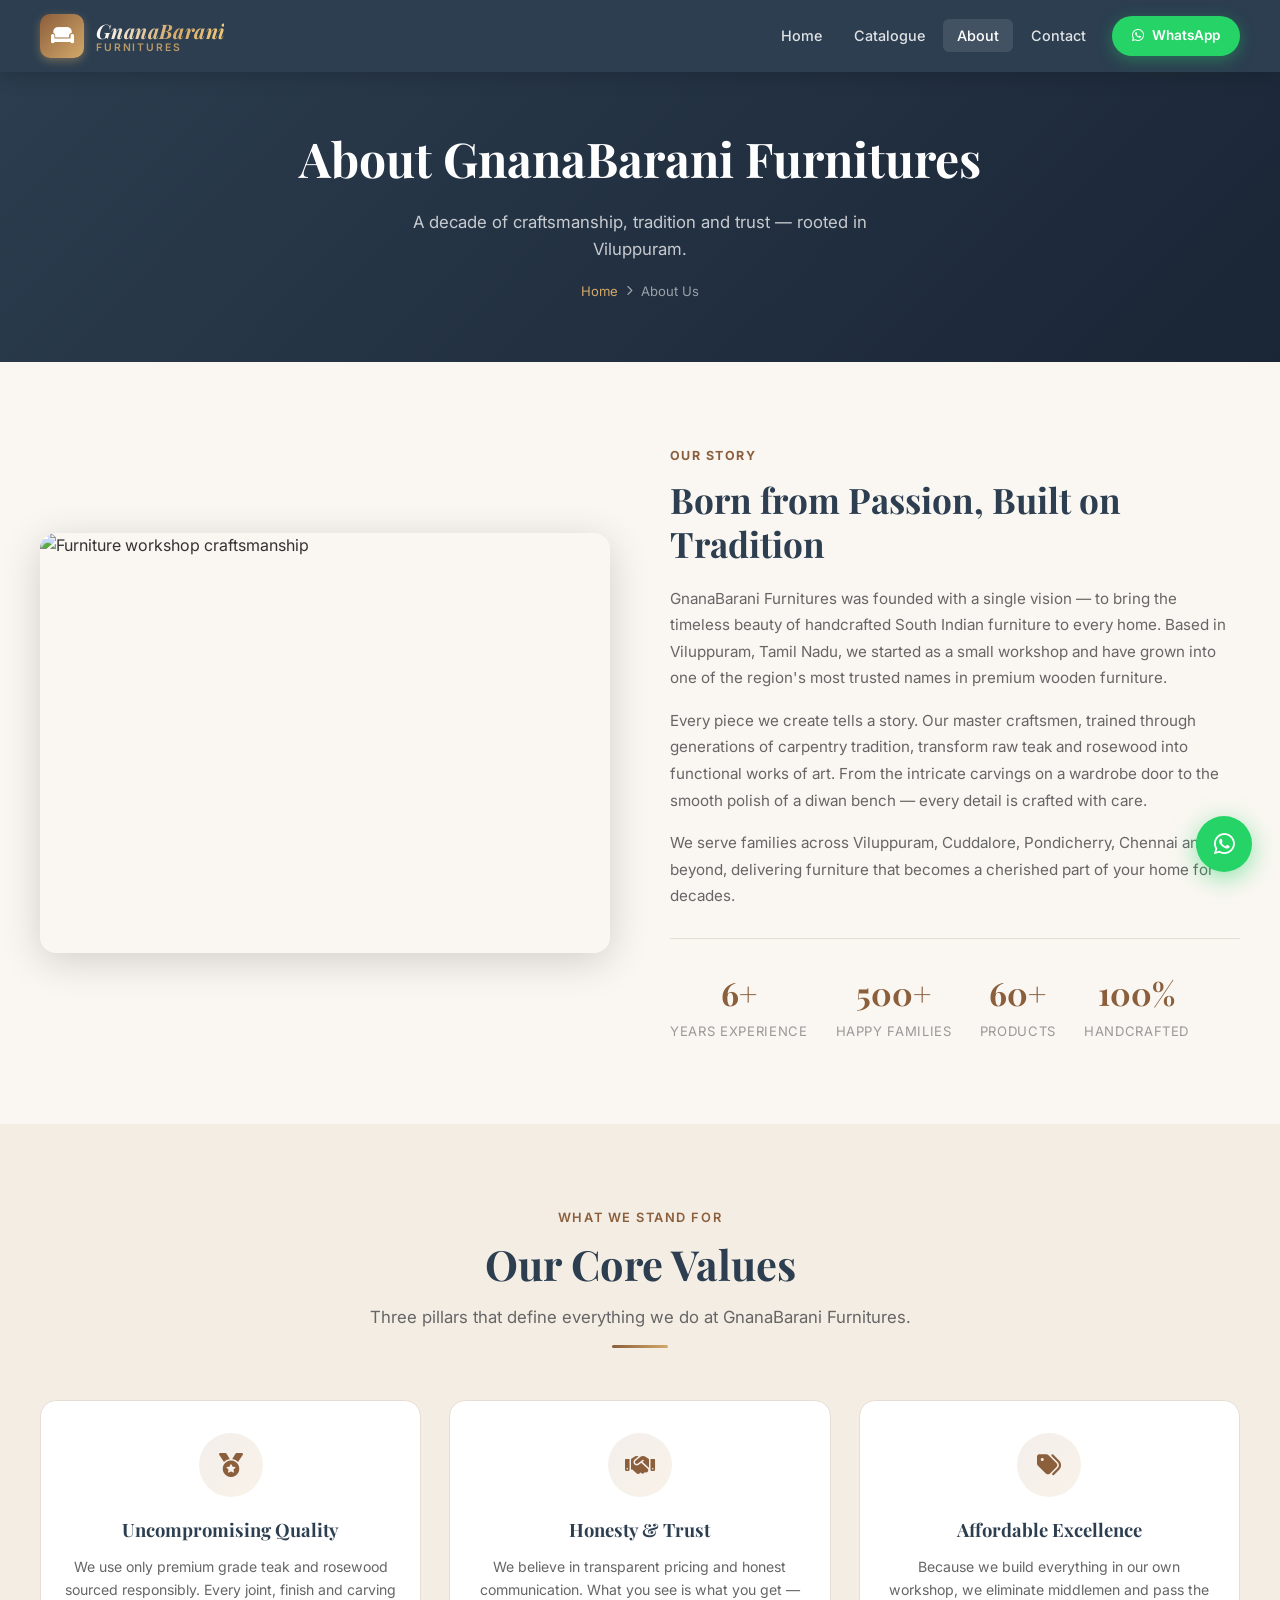
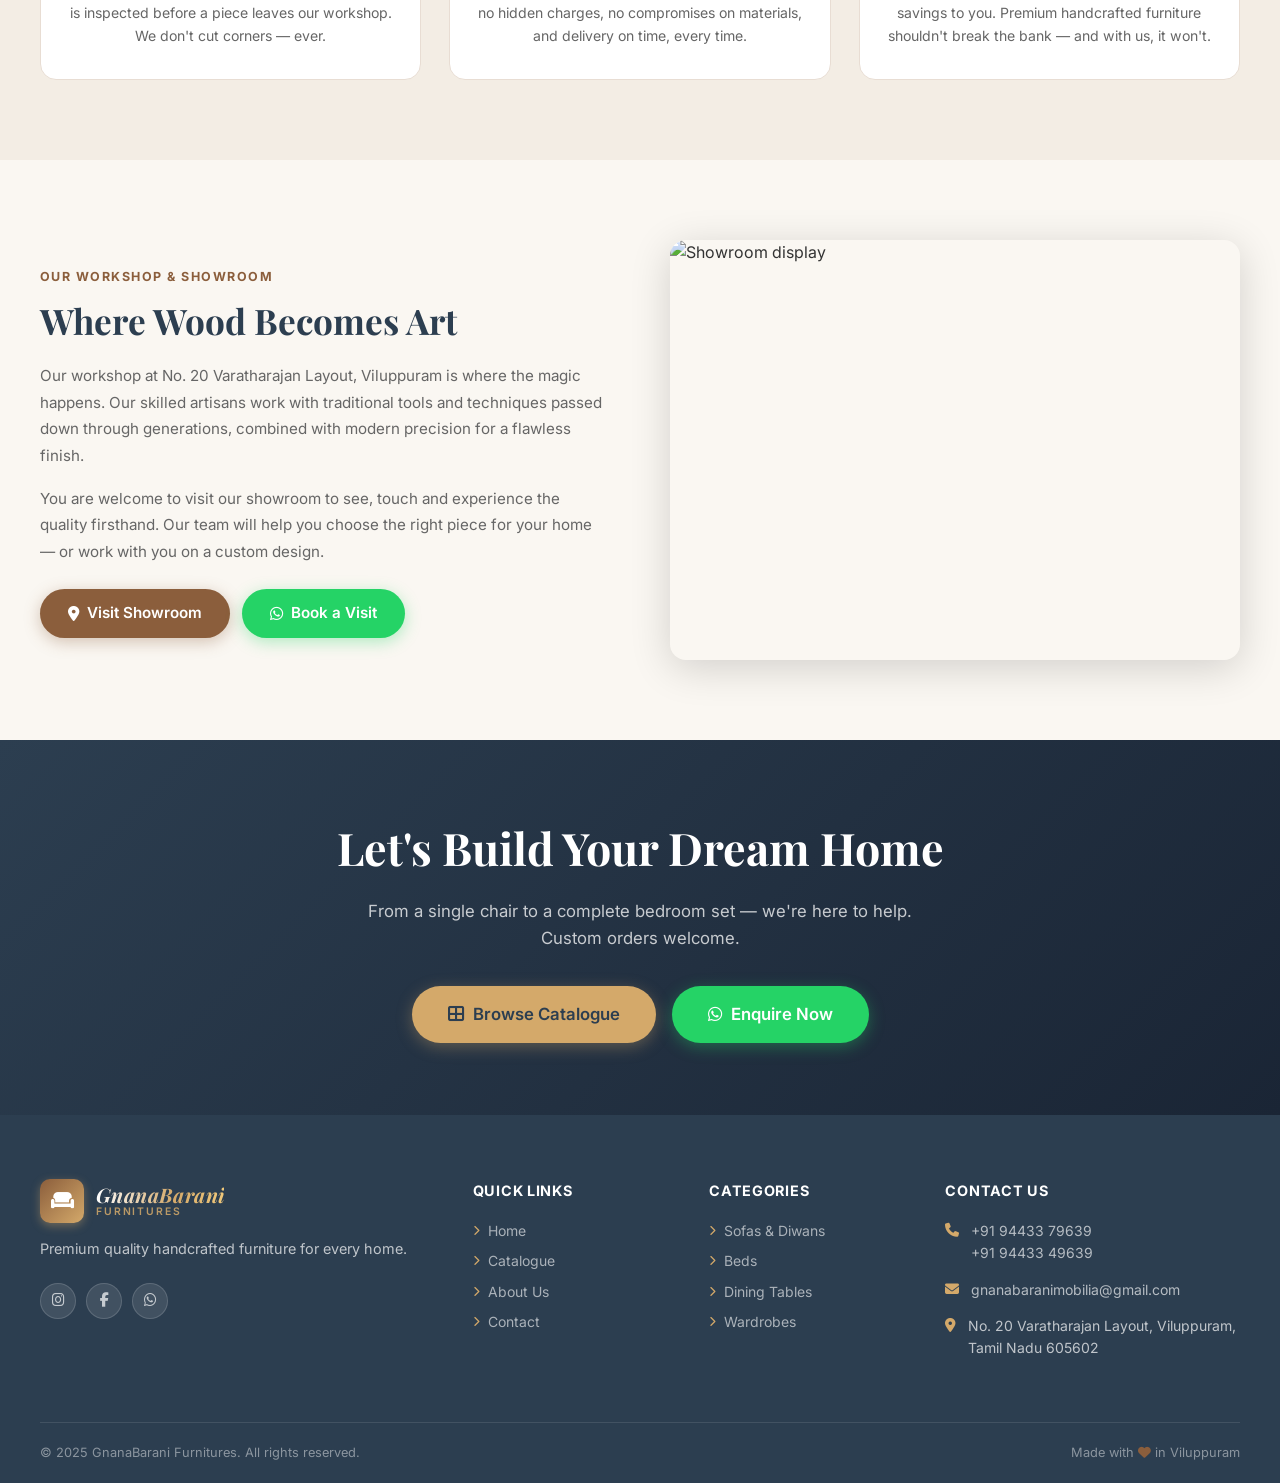
==== about.html @ 0245fd9e "Launch GnanaBarani Furnitures website - Complete 5-page static website (Home, Catalogue, Product, Ab" ====
<!DOCTYPE html>
<html lang="en">
<head>
  <meta charset="UTF-8">
  <meta name="viewport" content="width=device-width, initial-scale=1.0">
  <title>About Us – GnanaBarani Furnitures</title>
  <meta name="description" content="Learn about GnanaBarani Furnitures — our story, craftsmanship and commitment to quality furniture in Viluppuram, Tamil Nadu.">
  <link rel="preconnect" href="https://fonts.googleapis.com">
  <link rel="preconnect" href="https://fonts.gstatic.com" crossorigin>
  <link href="https://fonts.googleapis.com/css2?family=Playfair+Display:wght@400;600;700&family=Inter:wght@400;500;600;700&display=swap" rel="stylesheet">
  <link rel="stylesheet" href="https://cdnjs.cloudflare.com/ajax/libs/font-awesome/6.5.0/css/all.min.css">
  <link rel="stylesheet" href="css/style.css">
</head>
<body>

<!-- Nav -->
<nav class="nav nav--solid" id="mainNav">
  <div class="container">
    <div class="nav__inner">
      <a href="index.html" class="nav__logo">
        <div class="nav__logo-icon"><i class="fas fa-couch"></i></div>
        <div class="nav__logo-text">
          <span class="nav__logo-name">GnanaBarani</span>
          <span class="nav__logo-tagline">Furnitures</span>
        </div>
      </a>
      <ul class="nav__links" role="list">
        <li><a href="index.html"     class="nav__link">Home</a></li>
        <li><a href="catalogue.html" class="nav__link">Catalogue</a></li>
        <li><a href="about.html"     class="nav__link">About</a></li>
        <li><a href="contact.html"   class="nav__link">Contact</a></li>
        <li><a href="https://wa.me/919443379639?text=Hi%2C%20I'm%20interested%20in%20your%20furniture%20collection." target="_blank" rel="noopener noreferrer" class="btn btn--whatsapp nav__cta"><i class="fab fa-whatsapp"></i> WhatsApp</a></li>
      </ul>
      <button class="nav__hamburger" id="hamburger" aria-label="Toggle menu" aria-expanded="false">
        <span></span><span></span><span></span>
      </button>
    </div>
  </div>
</nav>
<div class="nav__mobile-overlay" id="mobileOverlay"></div>
<div class="nav__mobile" id="mobileMenu">
  <ul class="nav__mobile-links" role="list">
    <li><a href="index.html"     class="nav__mobile-link">Home</a></li>
    <li><a href="catalogue.html" class="nav__mobile-link">Catalogue</a></li>
    <li><a href="about.html"     class="nav__mobile-link">About Us</a></li>
    <li><a href="contact.html"   class="nav__mobile-link">Contact</a></li>
    <li style="margin-top:12px"><a href="https://wa.me/919443379639?text=Hi%2C%20I'm%20interested%20in%20your%20furniture%20collection." target="_blank" rel="noopener noreferrer" class="btn btn--whatsapp btn--full"><i class="fab fa-whatsapp"></i> Chat on WhatsApp</a></li>
  </ul>
</div>

<!-- Page Hero -->
<div class="page-hero">
  <div class="container">
    <h1>About GnanaBarani Furnitures</h1>
    <p>A decade of craftsmanship, tradition and trust — rooted in Viluppuram.</p>
    <nav class="breadcrumb" aria-label="Breadcrumb">
      <a href="index.html">Home</a><i class="fas fa-chevron-right"></i><span>About Us</span>
    </nav>
  </div>
</div>

<!-- Story Section -->
<section class="section">
  <div class="container">
    <div class="about-story reveal">
      <div class="about-story__img">
        <img src="https://images.unsplash.com/photo-1567538096630-e0c55bd6374c?w=800&q=80" alt="Furniture workshop craftsmanship" loading="lazy">
      </div>
      <div class="about-story__text">
        <span class="eyebrow">Our Story</span>
        <h2>Born from Passion, Built on Tradition</h2>
        <p>GnanaBarani Furnitures was founded with a single vision — to bring the timeless beauty of handcrafted South Indian furniture to every home. Based in Viluppuram, Tamil Nadu, we started as a small workshop and have grown into one of the region's most trusted names in premium wooden furniture.</p>
        <p>Every piece we create tells a story. Our master craftsmen, trained through generations of carpentry tradition, transform raw teak and rosewood into functional works of art. From the intricate carvings on a wardrobe door to the smooth polish of a diwan bench — every detail is crafted with care.</p>
        <p>We serve families across Viluppuram, Cuddalore, Pondicherry, Chennai and beyond, delivering furniture that becomes a cherished part of your home for decades.</p>
        <div class="about-stats">
          <div class="about-stat">
            <strong>6+</strong>
            <span>Years Experience</span>
          </div>
          <div class="about-stat">
            <strong>500+</strong>
            <span>Happy Families</span>
          </div>
          <div class="about-stat">
            <strong>60+</strong>
            <span>Products</span>
          </div>
          <div class="about-stat">
            <strong>100%</strong>
            <span>Handcrafted</span>
          </div>
        </div>
      </div>
    </div>
  </div>
</section>

<!-- Values -->
<section class="section section--alt">
  <div class="container">
    <div class="section-header reveal">
      <span class="eyebrow">What We Stand For</span>
      <h2>Our Core Values</h2>
      <p>Three pillars that define everything we do at GnanaBarani Furnitures.</p>
      <div class="divider"></div>
    </div>
    <div class="values-grid">
      <div class="value-card reveal">
        <div class="value-card__icon"><i class="fas fa-medal"></i></div>
        <h3>Uncompromising Quality</h3>
        <p>We use only premium grade teak and rosewood sourced responsibly. Every joint, finish and carving is inspected before a piece leaves our workshop. We don't cut corners — ever.</p>
      </div>
      <div class="value-card reveal">
        <div class="value-card__icon"><i class="fas fa-handshake"></i></div>
        <h3>Honesty &amp; Trust</h3>
        <p>We believe in transparent pricing and honest communication. What you see is what you get — no hidden charges, no compromises on materials, and delivery on time, every time.</p>
      </div>
      <div class="value-card reveal">
        <div class="value-card__icon"><i class="fas fa-tags"></i></div>
        <h3>Affordable Excellence</h3>
        <p>Because we build everything in our own workshop, we eliminate middlemen and pass the savings to you. Premium handcrafted furniture shouldn't break the bank — and with us, it won't.</p>
      </div>
    </div>
  </div>
</section>

<!-- Workshop Section -->
<section class="section">
  <div class="container">
    <div class="about-story reveal" style="direction: rtl">
      <div class="about-story__img" style="direction:ltr">
        <img src="https://images.unsplash.com/photo-1555041469-a586c61ea9bc?w=800&q=80" alt="Showroom display" loading="lazy">
      </div>
      <div class="about-story__text" style="direction:ltr">
        <span class="eyebrow">Our Workshop &amp; Showroom</span>
        <h2>Where Wood Becomes Art</h2>
        <p>Our workshop at No. 20 Varatharajan Layout, Viluppuram is where the magic happens. Our skilled artisans work with traditional tools and techniques passed down through generations, combined with modern precision for a flawless finish.</p>
        <p>You are welcome to visit our showroom to see, touch and experience the quality firsthand. Our team will help you choose the right piece for your home — or work with you on a custom design.</p>
        <div style="margin-top:24px;display:flex;gap:12px;flex-wrap:wrap">
          <a href="contact.html" class="btn btn--primary"><i class="fas fa-map-marker-alt"></i> Visit Showroom</a>
          <a href="https://wa.me/919443379639?text=Hi%2C%20I'd%20like%20to%20visit%20your%20showroom." target="_blank" rel="noopener noreferrer" class="btn btn--whatsapp"><i class="fab fa-whatsapp"></i> Book a Visit</a>
        </div>
      </div>
    </div>
  </div>
</section>

<!-- CTA Banner -->
<section class="cta-banner">
  <div class="container reveal">
    <h2>Let's Build Your Dream Home</h2>
    <p>From a single chair to a complete bedroom set — we're here to help. Custom orders welcome.</p>
    <div class="cta-banner__actions">
      <a href="catalogue.html" class="btn btn--secondary btn--lg"><i class="fas fa-th-large"></i> Browse Catalogue</a>
      <a href="https://wa.me/919443379639?text=Hi%2C%20I'm%20interested%20in%20your%20furniture%20collection." target="_blank" rel="noopener noreferrer" class="btn btn--whatsapp btn--lg"><i class="fab fa-whatsapp"></i> Enquire Now</a>
    </div>
  </div>
</section>

<!-- Footer -->
<footer class="footer">
  <div class="container">
    <div class="footer__grid">
      <div class="footer__brand">
        <a href="index.html" class="nav__logo">
          <div class="nav__logo-icon"><i class="fas fa-couch"></i></div>
          <div class="nav__logo-text">
            <span class="nav__logo-name">GnanaBarani</span>
            <span class="nav__logo-tagline">Furnitures</span>
          </div>
        </a>
        <p>Premium quality handcrafted furniture for every home.</p>
        <div class="footer__social">
          <a href="https://instagram.com" target="_blank" rel="noopener" class="social-icon" aria-label="Instagram"><i class="fab fa-instagram"></i></a>
          <a href="https://facebook.com"  target="_blank" rel="noopener" class="social-icon" aria-label="Facebook"><i class="fab fa-facebook-f"></i></a>
          <a href="https://wa.me/919443379639" target="_blank" rel="noopener" class="social-icon" aria-label="WhatsApp"><i class="fab fa-whatsapp"></i></a>
        </div>
      </div>
      <div>
        <h4 class="footer__col-title">Quick Links</h4>
        <ul class="footer__links" role="list">
          <li><a href="index.html"     class="footer__link"><i class="fas fa-chevron-right"></i>Home</a></li>
          <li><a href="catalogue.html" class="footer__link"><i class="fas fa-chevron-right"></i>Catalogue</a></li>
          <li><a href="about.html"     class="footer__link"><i class="fas fa-chevron-right"></i>About Us</a></li>
          <li><a href="contact.html"   class="footer__link"><i class="fas fa-chevron-right"></i>Contact</a></li>
        </ul>
      </div>
      <div>
        <h4 class="footer__col-title">Categories</h4>
        <ul class="footer__links" role="list">
          <li><a href="catalogue.html?category=sofa"     class="footer__link"><i class="fas fa-chevron-right"></i>Sofas &amp; Diwans</a></li>
          <li><a href="catalogue.html?category=bed"      class="footer__link"><i class="fas fa-chevron-right"></i>Beds</a></li>
          <li><a href="catalogue.html?category=dining"   class="footer__link"><i class="fas fa-chevron-right"></i>Dining Tables</a></li>
          <li><a href="catalogue.html?category=wardrobe" class="footer__link"><i class="fas fa-chevron-right"></i>Wardrobes</a></li>
        </ul>
      </div>
      <div>
        <h4 class="footer__col-title">Contact Us</h4>
        <div class="footer__contact-item"><i class="fas fa-phone"></i><div><a href="tel:+919443379639">+91 94433 79639</a><br><a href="tel:+919443349639">+91 94433 49639</a></div></div>
        <div class="footer__contact-item"><i class="fas fa-envelope"></i><a href="mailto:gnanabaranimobilia@gmail.com">gnanabaranimobilia@gmail.com</a></div>
        <div class="footer__contact-item"><i class="fas fa-map-marker-alt"></i><span>No. 20 Varatharajan Layout, Viluppuram, Tamil Nadu 605602</span></div>
      </div>
    </div>
    <div class="footer__bottom">
      <span>&copy; 2025 GnanaBarani Furnitures. All rights reserved.</span>
      <span>Made with <i class="fas fa-heart" style="color:var(--primary)"></i> in Viluppuram</span>
    </div>
  </div>
</footer>

<script src="js/products-data.js"></script>
<script src="js/main.js"></script>
</body>
</html>
---- css/style.css ----
/* ============================================================
   GnanaBarani Furnitures — Main Stylesheet
   ============================================================ */

/* ── 1. CSS Variables ─────────────────────────────────────── */
:root {
  --primary:   #8B5E3C;
  --primary-dark: #6b4628;
  --secondary: #D4A96A;
  --accent:    #2C3E50;
  --bg:        #FAF7F2;
  --bg-2:      #F3EDE4;
  --white:     #ffffff;
  --text:      #333333;
  --text-light:#666666;
  --text-muted:#999999;
  --border:    #e8ddd3;
  --shadow-sm: 0 2px 8px rgba(0,0,0,.08);
  --shadow-md: 0 4px 20px rgba(0,0,0,.12);
  --shadow-lg: 0 8px 40px rgba(0,0,0,.16);
  --radius:    10px;
  --radius-lg: 16px;
  --transition: .3s ease;
  --font-head: 'Playfair Display', Georgia, serif;
  --font-body: 'Inter', system-ui, sans-serif;
  --nav-h: 72px;
}

/* ── 2. Reset & Base ──────────────────────────────────────── */
*, *::before, *::after { box-sizing: border-box; margin: 0; padding: 0; }
html { scroll-behavior: smooth; font-size: 16px; }
body {
  font-family: var(--font-body);
  background: var(--bg);
  color: var(--text);
  line-height: 1.6;
  -webkit-font-smoothing: antialiased;
}
img { max-width: 100%; display: block; }
a  { color: inherit; text-decoration: none; }
ul { list-style: none; }
button { cursor: pointer; font-family: inherit; border: none; background: none; }

/* ── 3. Utility ───────────────────────────────────────────── */
.container { width: 100%; max-width: 1240px; margin: 0 auto; padding: 0 20px; }
.section    { padding: 80px 0; }
.section--alt { background: var(--bg-2); }

.section-header { text-align: center; margin-bottom: 52px; }
.section-header .eyebrow {
  display: inline-block;
  font-size: .8rem;
  font-weight: 600;
  letter-spacing: .12em;
  text-transform: uppercase;
  color: var(--primary);
  margin-bottom: 10px;
}
.section-header h2 {
  font-family: var(--font-head);
  font-size: clamp(1.8rem, 4vw, 2.6rem);
  color: var(--accent);
  line-height: 1.25;
  margin-bottom: 14px;
}
.section-header p {
  color: var(--text-light);
  max-width: 560px;
  margin: 0 auto;
  font-size: 1.05rem;
}
.divider {
  width: 56px; height: 3px;
  background: linear-gradient(90deg, var(--primary), var(--secondary));
  margin: 14px auto 0;
  border-radius: 2px;
}

/* Scroll reveal */
.reveal { opacity: 0; transform: translateY(32px); transition: opacity .65s ease, transform .65s ease; }
.reveal.visible { opacity: 1; transform: none; }
@media (prefers-reduced-motion: reduce) { .reveal { opacity:1; transform:none; } }

/* ── 4. Buttons ───────────────────────────────────────────── */
.btn {
  display: inline-flex; align-items: center; gap: 8px;
  padding: 12px 28px;
  border-radius: 50px;
  font-size: .95rem; font-weight: 600;
  transition: var(--transition);
  white-space: nowrap;
}
.btn--primary {
  background: var(--primary); color: var(--white);
  box-shadow: 0 4px 16px rgba(139,94,60,.35);
}
.btn--primary:hover { background: var(--primary-dark); transform: translateY(-2px); box-shadow: 0 6px 20px rgba(139,94,60,.45); }
.btn--outline {
  border: 2px solid var(--primary); color: var(--primary);
}
.btn--outline:hover { background: var(--primary); color: var(--white); }
.btn--secondary {
  background: var(--secondary); color: var(--accent);
  box-shadow: 0 4px 16px rgba(212,169,106,.35);
}
.btn--secondary:hover { background: #c09050; transform: translateY(-2px); }
.btn--whatsapp {
  background: #25D366; color: var(--white);
  box-shadow: 0 4px 16px rgba(37,211,102,.35);
}
.btn--whatsapp:hover { background: #1da851; transform: translateY(-2px); }
.btn--full { width: 100%; justify-content: center; }
.btn--lg { padding: 15px 36px; font-size: 1.05rem; }
.btn--sm { padding: 8px 18px; font-size: .85rem; }

/* ── 5. Navigation ────────────────────────────────────────── */
.nav {
  position: fixed; top: 0; left: 0; right: 0;
  z-index: 1000;
  height: var(--nav-h);
  transition: background var(--transition), box-shadow var(--transition);
}
.nav--transparent { background: transparent; }
.nav--solid, .nav.scrolled {
  background: var(--accent);
  box-shadow: 0 2px 20px rgba(0,0,0,.2);
}
.nav__inner {
  height: var(--nav-h);
  display: flex; align-items: center; justify-content: space-between;
}
.nav__logo { display: inline-flex; align-items: center; gap: 12px; }
.nav__logo-icon {
  width: 44px; height: 44px;
  background: linear-gradient(135deg, var(--primary), var(--secondary));
  border-radius: 10px;
  display: flex; align-items: center; justify-content: center;
  color: var(--white); font-size: 1.15rem;
  box-shadow: 0 3px 10px rgba(212,169,106,.4);
  flex-shrink: 0;
}
.nav__logo-text { display: flex; flex-direction: column; line-height: 1.15; }
.nav__logo-name {
  font-family: 'Playfair Display', Georgia, serif;
  font-size: 1.25rem;
  font-weight: 700;
  font-style: italic;
  letter-spacing: .02em;
  background: linear-gradient(90deg, #ffffff 0%, #D4A96A 60%, #f0c87a 100%);
  -webkit-background-clip: text;
  -webkit-text-fill-color: transparent;
  background-clip: text;
  text-shadow: none;
}
.nav__logo-tagline {
  font-size: .65rem;
  font-weight: 600;
  color: rgba(212,169,106,.85);
  letter-spacing: .18em;
  text-transform: uppercase;
}

.nav__links { display: flex; align-items: center; gap: 4px; }
.nav__link {
  padding: 8px 14px; border-radius: 6px;
  color: rgba(255,255,255,.85); font-size: .9rem; font-weight: 500;
  transition: var(--transition);
}
.nav__link:hover, .nav__link.active { color: var(--white); background: rgba(255,255,255,.1); }
.nav__cta { margin-left: 8px; padding: 9px 20px; font-size: .85rem; }

/* Hamburger */
.nav__hamburger {
  display: none; flex-direction: column; gap: 5px;
  width: 36px; height: 36px; padding: 6px;
  border-radius: 6px; transition: background var(--transition);
}
.nav__hamburger:hover { background: rgba(255,255,255,.1); }
.nav__hamburger span {
  display: block; height: 2px; border-radius: 2px;
  background: var(--white); transition: var(--transition);
}
.nav__hamburger.open span:nth-child(1) { transform: translateY(7px) rotate(45deg); }
.nav__hamburger.open span:nth-child(2) { opacity: 0; }
.nav__hamburger.open span:nth-child(3) { transform: translateY(-7px) rotate(-45deg); }

/* Mobile menu */
.nav__mobile {
  display: none;
  position: fixed; top: var(--nav-h); right: 0; bottom: 0;
  width: min(320px, 85vw);
  background: var(--accent);
  padding: 28px 24px;
  transform: translateX(100%);
  transition: transform .35s ease;
  overflow-y: auto;
  z-index: 999;
}
.nav__mobile.open { transform: translateX(0); }
.nav__mobile-overlay {
  display: none;
  position: fixed; inset: 0;
  background: rgba(0,0,0,.5);
  z-index: 998;
  opacity: 0; transition: opacity .35s;
}
.nav__mobile-overlay.open { opacity: 1; }
.nav__mobile-links { display: flex; flex-direction: column; gap: 4px; }
.nav__mobile-link {
  display: block; padding: 12px 16px;
  color: rgba(255,255,255,.85); font-size: 1rem; font-weight: 500;
  border-radius: 8px; transition: var(--transition);
}
.nav__mobile-link:hover, .nav__mobile-link.active {
  color: var(--white); background: rgba(255,255,255,.1);
}

/* ── 6. Hero ──────────────────────────────────────────────── */
.hero {
  position: relative; min-height: 100vh;
  display: flex; align-items: center;
  overflow: hidden;
}
.hero__bg {
  position: absolute; inset: 0;
  background: linear-gradient(135deg, #2c1a0e 0%, #4a2e1a 50%, #3d2415 100%);
}
.hero__bg img {
  width: 100%; height: 100%; object-fit: cover;
  opacity: .45;
}
.hero__overlay {
  position: absolute; inset: 0;
  background: linear-gradient(135deg, rgba(44,26,14,.75) 0%, rgba(44,26,14,.45) 60%, rgba(44,26,14,.3) 100%);
}
.hero__content {
  position: relative; z-index: 1;
  max-width: 660px;
  padding: 100px 0 60px;
}
.hero__eyebrow {
  display: inline-flex; align-items: center; gap: 8px;
  background: rgba(212,169,106,.15);
  border: 1px solid rgba(212,169,106,.4);
  border-radius: 50px;
  padding: 6px 16px;
  font-size: .78rem; font-weight: 600; letter-spacing: .1em;
  text-transform: uppercase; color: var(--secondary);
  margin-bottom: 24px;
  animation: fadeInUp .8s ease both;
}
.hero__title {
  font-family: var(--font-head);
  font-size: clamp(2.4rem, 6vw, 4rem);
  color: var(--white); line-height: 1.15;
  margin-bottom: 20px;
  animation: fadeInUp .8s .15s ease both;
}
.hero__title span { color: var(--secondary); }
.hero__subtitle {
  font-size: clamp(1rem, 2vw, 1.2rem);
  color: rgba(255,255,255,.82);
  margin-bottom: 36px; max-width: 480px;
  animation: fadeInUp .8s .3s ease both;
}
.hero__actions {
  display: flex; gap: 16px; flex-wrap: wrap;
  animation: fadeInUp .8s .45s ease both;
}
.hero__scroll {
  position: absolute; bottom: 32px; left: 50%;
  transform: translateX(-50%);
  display: flex; flex-direction: column; align-items: center; gap: 8px;
  color: rgba(255,255,255,.6); font-size: .75rem; letter-spacing: .08em;
  text-transform: uppercase; animation: bounce 2s infinite;
}
.hero__scroll i { font-size: 1.1rem; }
@keyframes fadeInUp {
  from { opacity: 0; transform: translateY(28px); }
  to   { opacity: 1; transform: none; }
}
@keyframes bounce {
  0%, 100% { transform: translateX(-50%) translateY(0); }
  50%       { transform: translateX(-50%) translateY(8px); }
}

/* ── 7. Categories Grid ───────────────────────────────────── */
.categories-grid {
  display: grid;
  grid-template-columns: repeat(6, 1fr);
  gap: 16px;
}
.category-card {
  background: var(--white);
  border: 1px solid var(--border);
  border-radius: var(--radius);
  padding: 24px 16px;
  text-align: center;
  transition: var(--transition);
  cursor: pointer;
  display: flex; flex-direction: column; align-items: center; gap: 12px;
}
.category-card:hover {
  transform: translateY(-4px);
  box-shadow: var(--shadow-md);
  border-color: var(--primary);
}
.category-card__icon {
  width: 56px; height: 56px;
  border-radius: 50%;
  background: linear-gradient(135deg, rgba(139,94,60,.12), rgba(212,169,106,.15));
  display: flex; align-items: center; justify-content: center;
  font-size: 1.4rem; color: var(--primary);
  transition: var(--transition);
}
.category-card:hover .category-card__icon {
  background: linear-gradient(135deg, var(--primary), var(--secondary));
  color: var(--white);
}
.category-card__name {
  font-size: .85rem; font-weight: 600;
  color: var(--accent); line-height: 1.3;
}

/* ── 8. Product Cards ─────────────────────────────────────── */
.products-grid {
  display: grid;
  grid-template-columns: repeat(4, 1fr);
  gap: 24px;
}
.product-card {
  background: var(--white);
  border-radius: var(--radius-lg);
  overflow: hidden;
  border: 1px solid var(--border);
  transition: var(--transition);
  display: flex; flex-direction: column;
}
.product-card:hover {
  transform: translateY(-5px);
  box-shadow: var(--shadow-lg);
  border-color: transparent;
}
.product-card__img {
  position: relative; overflow: hidden;
  aspect-ratio: 4/3;
  background: var(--bg-2);
}
.product-card__img img {
  width: 100%; height: 100%; object-fit: cover;
  transition: transform .5s ease;
}
.product-card:hover .product-card__img img { transform: scale(1.06); }
.product-card__badge {
  position: absolute; top: 12px; left: 12px;
  background: var(--primary); color: var(--white);
  font-size: .7rem; font-weight: 700;
  padding: 4px 10px; border-radius: 50px;
  text-transform: uppercase; letter-spacing: .06em;
}
.product-card__body { padding: 18px; flex: 1; display: flex; flex-direction: column; }
.product-card__name {
  font-family: var(--font-head);
  font-size: 1rem; font-weight: 700;
  color: var(--accent); margin-bottom: 6px; line-height: 1.35;
}
.product-card__desc {
  font-size: .83rem; color: var(--text-light);
  margin-bottom: 14px; flex: 1;
  display: -webkit-box; -webkit-line-clamp: 2; -webkit-box-orient: vertical; overflow: hidden;
}
.product-card__footer {
  display: flex; align-items: center; justify-content: space-between;
  padding-top: 14px; border-top: 1px solid var(--border);
  gap: 8px;
}
.product-card__price {
  font-size: 1.05rem; font-weight: 700;
  color: var(--primary);
}
.product-card__price small { font-size: .72rem; color: var(--text-muted); font-weight: 400; }

/* Hide prices site-wide */
.product-card__price,
.product-info__price { display: none !important; }

/* Stars */
.stars { color: #f59e0b; font-size: .8rem; letter-spacing: .04em; }

/* ── 9. Trust Badges ──────────────────────────────────────── */
.trust-grid {
  display: grid; grid-template-columns: repeat(3, 1fr); gap: 28px;
}
.trust-card {
  background: var(--white);
  border: 1px solid var(--border);
  border-radius: var(--radius-lg);
  padding: 36px 28px; text-align: center;
  transition: var(--transition);
}
.trust-card:hover { box-shadow: var(--shadow-md); transform: translateY(-3px); }
.trust-card__icon {
  width: 68px; height: 68px; border-radius: 50%;
  background: linear-gradient(135deg, rgba(139,94,60,.1), rgba(212,169,106,.15));
  display: flex; align-items: center; justify-content: center;
  font-size: 1.6rem; color: var(--primary);
  margin: 0 auto 18px;
}
.trust-card h3 {
  font-family: var(--font-head); font-size: 1.15rem;
  color: var(--accent); margin-bottom: 10px;
}
.trust-card p { font-size: .9rem; color: var(--text-light); }

/* ── 10. CTA Banner ───────────────────────────────────────── */
.cta-banner {
  background: linear-gradient(135deg, var(--accent) 0%, #1a2535 100%);
  padding: 72px 0; text-align: center;
}
.cta-banner h2 {
  font-family: var(--font-head);
  font-size: clamp(1.8rem, 4vw, 2.8rem);
  color: var(--white); margin-bottom: 14px;
}
.cta-banner p { color: rgba(255,255,255,.75); font-size: 1.05rem; margin-bottom: 34px; max-width: 560px; margin-left: auto; margin-right: auto; }
.cta-banner__actions { display: flex; gap: 16px; justify-content: center; flex-wrap: wrap; }

/* ── 11. Footer ───────────────────────────────────────────── */
.footer { background: var(--accent); color: rgba(255,255,255,.7); padding: 64px 0 0; }
.footer__grid {
  display: grid; grid-template-columns: 2fr 1fr 1fr 1.5fr; gap: 40px;
  padding-bottom: 48px; border-bottom: 1px solid rgba(255,255,255,.1);
}
.footer__brand p { font-size: .9rem; margin-top: 14px; margin-bottom: 22px; line-height: 1.65; }
.footer__social { display: flex; gap: 10px; }
.social-icon {
  width: 36px; height: 36px; border-radius: 50%;
  background: rgba(255,255,255,.1); border: 1px solid rgba(255,255,255,.15);
  display: flex; align-items: center; justify-content: center;
  font-size: .9rem; color: rgba(255,255,255,.7);
  transition: var(--transition);
}
.social-icon:hover { background: var(--primary); color: var(--white); border-color: var(--primary); }
.footer__col-title { color: var(--white); font-size: .9rem; font-weight: 700; letter-spacing: .05em; text-transform: uppercase; margin-bottom: 18px; }
.footer__links { display: flex; flex-direction: column; gap: 8px; }
.footer__link {
  font-size: .875rem; color: rgba(255,255,255,.6);
  display: flex; align-items: center; gap: 8px;
  transition: var(--transition);
}
.footer__link i { font-size: .65rem; color: var(--secondary); }
.footer__link:hover { color: var(--white); padding-left: 4px; }
.footer__contact-item {
  display: flex; gap: 12px; align-items: flex-start;
  margin-bottom: 14px; font-size: .875rem;
}
.footer__contact-item i { color: var(--secondary); margin-top: 3px; flex-shrink: 0; }
.footer__contact-item a { color: rgba(255,255,255,.65); transition: var(--transition); }
.footer__contact-item a:hover { color: var(--white); }
.footer__bottom {
  display: flex; align-items: center; justify-content: space-between;
  padding: 20px 0; font-size: .8rem; color: rgba(255,255,255,.45);
  flex-wrap: wrap; gap: 10px;
}

/* ── 12. WhatsApp Float ───────────────────────────────────── */
.whatsapp-float {
  position: fixed; bottom: 28px; right: 28px;
  width: 56px; height: 56px; border-radius: 50%;
  background: #25D366;
  display: flex; align-items: center; justify-content: center;
  font-size: 1.5rem; color: var(--white);
  box-shadow: 0 6px 24px rgba(37,211,102,.5);
  z-index: 990;
  transition: var(--transition);
  animation: pulseWA 2.5s infinite;
}
.whatsapp-float:hover { background: #1da851; transform: scale(1.12); animation: none; }
@keyframes pulseWA {
  0%,100% { box-shadow: 0 6px 24px rgba(37,211,102,.5); }
  50%      { box-shadow: 0 6px 32px rgba(37,211,102,.75), 0 0 0 8px rgba(37,211,102,.1); }
}

/* ── 13. Page Hero (sub-pages) ────────────────────────────── */
.page-hero {
  background: linear-gradient(135deg, var(--accent) 0%, #1a2535 100%);
  padding: 120px 0 60px;
  text-align: center; color: var(--white);
}
.page-hero h1 {
  font-family: var(--font-head);
  font-size: clamp(2rem, 5vw, 3rem);
  margin-bottom: 12px;
}
.page-hero p { color: rgba(255,255,255,.75); font-size: 1.05rem; max-width: 520px; margin: 0 auto; }

/* Breadcrumb */
.breadcrumb {
  display: flex; align-items: center; gap: 8px;
  font-size: .82rem; color: rgba(255,255,255,.55);
  justify-content: center; margin-top: 18px;
}
.breadcrumb a { color: var(--secondary); }
.breadcrumb a:hover { color: var(--white); }
.breadcrumb i { font-size: .65rem; }

/* ── 14. Catalogue Layout ─────────────────────────────────── */
.catalogue-layout { display: grid; grid-template-columns: 260px 1fr; gap: 32px; align-items: start; }
.catalogue-sidebar {
  background: var(--white); border: 1px solid var(--border);
  border-radius: var(--radius-lg); padding: 24px;
  position: sticky; top: calc(var(--nav-h) + 20px);
}
.sidebar-section { margin-bottom: 28px; }
.sidebar-section:last-child { margin-bottom: 0; }
.sidebar-title {
  font-size: .82rem; font-weight: 700; letter-spacing: .08em;
  text-transform: uppercase; color: var(--accent); margin-bottom: 14px;
  padding-bottom: 10px; border-bottom: 1px solid var(--border);
}
.sidebar-clear {
  font-size: .8rem; color: var(--primary); cursor: pointer;
  float: right; font-weight: 600; margin-top: -2px;
}
.sidebar-clear:hover { text-decoration: underline; }

/* Checkbox filter */
.filter-option { display: flex; align-items: center; gap: 10px; margin-bottom: 10px; cursor: pointer; }
.filter-option input[type="checkbox"] {
  width: 16px; height: 16px; accent-color: var(--primary); cursor: pointer;
}
.filter-option span { font-size: .875rem; color: var(--text); flex: 1; }
.filter-option .count {
  font-size: .75rem; color: var(--text-muted);
  background: var(--bg-2); padding: 2px 7px; border-radius: 20px;
}

/* Price range */
.price-range-inputs { display: flex; gap: 10px; margin-bottom: 12px; }
.price-range-inputs input {
  flex: 1; padding: 7px 10px;
  border: 1px solid var(--border); border-radius: 6px;
  font-size: .82rem; color: var(--text);
  background: var(--bg);
}
input[type="range"] {
  width: 100%; accent-color: var(--primary); cursor: pointer;
}
.price-display { font-size: .82rem; color: var(--text-light); text-align: center; margin-top: 8px; }

/* Mobile filter toggle */
.catalogue-topbar {
  display: flex; align-items: center; gap: 16px;
  background: var(--white); border: 1px solid var(--border);
  border-radius: var(--radius-lg); padding: 14px 20px;
  margin-bottom: 24px;
}
.catalogue-search {
  flex: 1; position: relative;
}
.catalogue-search i {
  position: absolute; left: 14px; top: 50%; transform: translateY(-50%);
  color: var(--text-muted); font-size: .9rem;
}
.catalogue-search input {
  width: 100%; padding: 10px 14px 10px 38px;
  border: 1px solid var(--border); border-radius: 8px;
  font-size: .9rem; color: var(--text); background: var(--bg);
  transition: var(--transition);
}
.catalogue-search input:focus { outline: none; border-color: var(--primary); }
.sort-select {
  padding: 10px 14px; border: 1px solid var(--border); border-radius: 8px;
  font-size: .875rem; color: var(--text); background: var(--bg); cursor: pointer;
}
.sort-select:focus { outline: none; border-color: var(--primary); }
.filter-toggle-btn {
  display: none; align-items: center; gap: 7px;
  padding: 10px 16px; border-radius: 8px;
  border: 1px solid var(--border); background: var(--white);
  font-size: .875rem; font-weight: 500; color: var(--text);
  transition: var(--transition);
}
.filter-toggle-btn:hover { border-color: var(--primary); color: var(--primary); }
.results-count { font-size: .85rem; color: var(--text-muted); white-space: nowrap; }

.catalogue-grid {
  display: grid; grid-template-columns: repeat(3, 1fr); gap: 22px;
}

/* Empty state */
.empty-state {
  grid-column: 1 / -1; text-align: center; padding: 60px 20px;
}
.empty-state i { font-size: 3rem; color: var(--text-muted); margin-bottom: 16px; }
.empty-state h3 { font-size: 1.2rem; color: var(--accent); margin-bottom: 8px; }
.empty-state p { color: var(--text-light); margin-bottom: 20px; }

/* Mobile filter drawer */
.filter-drawer {
  display: none;
  position: fixed; top: 0; left: 0; right: 0; bottom: 0; z-index: 1050;
}
.filter-drawer__overlay {
  position: absolute; inset: 0; background: rgba(0,0,0,.5);
}
.filter-drawer__panel {
  position: absolute; top: 0; left: 0; bottom: 0;
  width: min(300px, 85vw);
  background: var(--white); padding: 24px;
  overflow-y: auto; transform: translateX(-100%);
  transition: transform .35s ease;
}
.filter-drawer.open .filter-drawer__panel { transform: translateX(0); }
.filter-drawer__header {
  display: flex; align-items: center; justify-content: space-between;
  margin-bottom: 24px;
}
.filter-drawer__header h3 { font-size: 1.1rem; font-weight: 700; color: var(--accent); }
.filter-drawer__close {
  width: 32px; height: 32px; border-radius: 50%;
  background: var(--bg-2); display: flex; align-items: center; justify-content: center;
  font-size: .9rem; color: var(--text);
}

/* ── 15. Product Detail ───────────────────────────────────── */
.product-detail { padding: 40px 0 80px; }
.product-detail__grid {
  display: grid; grid-template-columns: 1fr 1fr; gap: 48px; align-items: start;
}
.product-gallery { position: sticky; top: calc(var(--nav-h) + 20px); }
.gallery-main {
  border-radius: var(--radius-lg); overflow: hidden;
  aspect-ratio: 1; background: var(--bg-2); margin-bottom: 12px;
  border: 1px solid var(--border);
}
.gallery-main img { width: 100%; height: 100%; object-fit: cover; }
.gallery-thumbs { display: grid; grid-template-columns: repeat(4, 1fr); gap: 8px; }
.gallery-thumb {
  aspect-ratio: 1; border-radius: 8px; overflow: hidden;
  border: 2px solid var(--border); cursor: pointer;
  transition: var(--transition); background: var(--bg-2);
}
.gallery-thumb img { width: 100%; height: 100%; object-fit: cover; }
.gallery-thumb.active, .gallery-thumb:hover { border-color: var(--primary); }

.product-info .category-badge {
  display: inline-block; background: rgba(139,94,60,.1);
  border: 1px solid rgba(139,94,60,.25);
  color: var(--primary); font-size: .75rem; font-weight: 700;
  padding: 4px 12px; border-radius: 50px;
  text-transform: uppercase; letter-spacing: .06em; margin-bottom: 14px;
}
.product-info h1 {
  font-family: var(--font-head);
  font-size: clamp(1.6rem, 3vw, 2.2rem);
  color: var(--accent); line-height: 1.2; margin-bottom: 14px;
}
.product-info__meta {
  display: flex; align-items: center; gap: 16px; margin-bottom: 20px;
  flex-wrap: wrap;
}
.product-info__price {
  font-size: 1.8rem; font-weight: 700; color: var(--primary);
}
.product-info__rating { display: flex; align-items: center; gap: 6px; }
.product-info__rating span { font-size: .85rem; color: var(--text-muted); }

/* Tabs */
.product-tabs { margin: 24px 0; }
.tabs-nav {
  display: flex; border-bottom: 2px solid var(--border);
  margin-bottom: 20px;
}
.tab-btn {
  padding: 10px 20px; font-size: .9rem; font-weight: 600;
  color: var(--text-muted); border-bottom: 2px solid transparent;
  margin-bottom: -2px; transition: var(--transition);
}
.tab-btn.active { color: var(--primary); border-bottom-color: var(--primary); }
.tab-content { display: none; }
.tab-content.active { display: block; }
.tab-content p { color: var(--text-light); line-height: 1.75; font-size: .95rem; }
.spec-table { width: 100%; border-collapse: collapse; font-size: .9rem; }
.spec-table tr { border-bottom: 1px solid var(--border); }
.spec-table td { padding: 10px 14px; }
.spec-table td:first-child { font-weight: 600; color: var(--accent); width: 38%; background: var(--bg); }

.product-actions { display: flex; flex-direction: column; gap: 12px; margin-top: 28px; }

/* Related products */
.related-products { padding: 60px 0; background: var(--bg-2); }

/* ── 16. About Page ───────────────────────────────────────── */
.about-story { display: grid; grid-template-columns: 1fr 1fr; gap: 60px; align-items: center; }
.about-story__img { border-radius: var(--radius-lg); overflow: hidden; box-shadow: var(--shadow-lg); }
.about-story__img img { width: 100%; height: 420px; object-fit: cover; }
.about-story__text .eyebrow {
  display: inline-block; font-size: .78rem; font-weight: 700;
  letter-spacing: .12em; text-transform: uppercase;
  color: var(--primary); margin-bottom: 12px;
}
.about-story__text h2 {
  font-family: var(--font-head); font-size: clamp(1.6rem, 3vw, 2.2rem);
  color: var(--accent); margin-bottom: 20px; line-height: 1.25;
}
.about-story__text p {
  color: var(--text-light); line-height: 1.75; margin-bottom: 16px; font-size: .95rem;
}
.about-stats {
  display: flex; gap: 28px; margin-top: 28px; padding-top: 28px;
  border-top: 1px solid var(--border);
}
.about-stat { text-align: center; }
.about-stat strong { display: block; font-family: var(--font-head); font-size: 2rem; color: var(--primary); }
.about-stat span { font-size: .82rem; color: var(--text-muted); text-transform: uppercase; letter-spacing: .05em; }

.values-grid { display: grid; grid-template-columns: repeat(3, 1fr); gap: 28px; }
.value-card {
  background: var(--white); border: 1px solid var(--border); border-radius: var(--radius-lg);
  padding: 32px 24px; text-align: center; transition: var(--transition);
}
.value-card:hover { box-shadow: var(--shadow-md); transform: translateY(-4px); border-color: var(--primary); }
.value-card__icon {
  width: 64px; height: 64px; border-radius: 50%;
  background: linear-gradient(135deg, rgba(139,94,60,.1), rgba(212,169,106,.15));
  display: flex; align-items: center; justify-content: center;
  font-size: 1.5rem; color: var(--primary); margin: 0 auto 18px;
}
.value-card h3 { font-family: var(--font-head); font-size: 1.15rem; color: var(--accent); margin-bottom: 10px; }
.value-card p { font-size: .88rem; color: var(--text-light); line-height: 1.65; }

/* ── 17. Contact Page ─────────────────────────────────────── */
.contact-layout { display: grid; grid-template-columns: 1fr 1.5fr; gap: 40px; align-items: start; }
.contact-info-cards { display: flex; flex-direction: column; gap: 18px; }
.contact-card {
  background: var(--white); border: 1px solid var(--border); border-radius: var(--radius-lg);
  padding: 22px 20px; display: flex; gap: 16px; align-items: flex-start;
  transition: var(--transition);
}
.contact-card:hover { box-shadow: var(--shadow-md); border-color: var(--primary); }
.contact-card__icon {
  width: 44px; height: 44px; flex-shrink: 0; border-radius: 10px;
  background: linear-gradient(135deg, var(--primary), var(--secondary));
  display: flex; align-items: center; justify-content: center;
  font-size: 1rem; color: var(--white);
}
.contact-card h4 { font-size: .8rem; font-weight: 700; text-transform: uppercase; letter-spacing: .06em; color: var(--primary); margin-bottom: 4px; }
.contact-card p, .contact-card a { font-size: .9rem; color: var(--text-light); line-height: 1.6; }
.contact-card a:hover { color: var(--primary); }

/* Contact form */
.contact-form-wrap {
  background: var(--white); border: 1px solid var(--border); border-radius: var(--radius-lg);
  padding: 32px 28px;
}
.contact-form-wrap h3 { font-family: var(--font-head); font-size: 1.4rem; color: var(--accent); margin-bottom: 24px; }
.form-grid { display: grid; grid-template-columns: 1fr 1fr; gap: 18px; }
.form-group { display: flex; flex-direction: column; gap: 6px; }
.form-group.full { grid-column: 1 / -1; }
.form-group label { font-size: .83rem; font-weight: 600; color: var(--accent); }
.form-group input, .form-group textarea, .form-group select {
  padding: 11px 14px; border: 1px solid var(--border); border-radius: 8px;
  font-size: .9rem; color: var(--text); font-family: var(--font-body);
  background: var(--bg); transition: var(--transition);
}
.form-group input:focus, .form-group textarea:focus {
  outline: none; border-color: var(--primary);
  box-shadow: 0 0 0 3px rgba(139,94,60,.1);
}
.form-group textarea { resize: vertical; min-height: 120px; }
.form-error { font-size: .78rem; color: #e53e3e; display: none; }
.form-group.has-error input, .form-group.has-error textarea { border-color: #e53e3e; }
.form-group.has-error .form-error { display: block; }

.map-section { margin-top: 48px; }
.map-section h3 { font-family: var(--font-head); font-size: 1.3rem; color: var(--accent); margin-bottom: 18px; text-align: center; }
.map-wrap {
  border-radius: var(--radius-lg); overflow: hidden;
  border: 1px solid var(--border); box-shadow: var(--shadow-sm);
}
.map-wrap iframe { width: 100%; height: 380px; border: none; display: block; }

/* ── 18. Responsive ───────────────────────────────────────── */
@media (max-width: 1100px) {
  .categories-grid { grid-template-columns: repeat(4, 1fr); }
  .products-grid { grid-template-columns: repeat(3, 1fr); }
  .catalogue-grid { grid-template-columns: repeat(2, 1fr); }
  .footer__grid { grid-template-columns: 1fr 1fr; gap: 32px; }
}
@media (max-width: 900px) {
  .catalogue-layout { grid-template-columns: 1fr; }
  .catalogue-sidebar { display: none; position: fixed; }
  .filter-toggle-btn { display: flex; }
  .filter-drawer { display: block; }
  .product-detail__grid { grid-template-columns: 1fr; }
  .product-gallery { position: static; }
  .about-story { grid-template-columns: 1fr; }
  .about-story__img { order: -1; }
  .contact-layout { grid-template-columns: 1fr; }
  .values-grid { grid-template-columns: 1fr; }
  .trust-grid { grid-template-columns: 1fr; }
}
@media (max-width: 768px) {
  :root { --nav-h: 64px; }
  .section { padding: 56px 0; }
  .nav__links { display: none; }
  .nav__hamburger { display: flex; }
  .nav__mobile { display: block; }
  .nav__mobile-overlay { display: block; }
  .categories-grid { grid-template-columns: repeat(3, 1fr); gap: 12px; }
  .products-grid { grid-template-columns: repeat(2, 1fr); gap: 16px; }
  .catalogue-grid { grid-template-columns: repeat(2, 1fr); gap: 16px; }
  .form-grid { grid-template-columns: 1fr; }
  .footer__grid { grid-template-columns: 1fr; }
  .about-stats { gap: 16px; }
  .hero__actions { flex-direction: column; }
}
@media (max-width: 480px) {
  .categories-grid { grid-template-columns: repeat(2, 1fr); }
  .products-grid { grid-template-columns: 1fr; }
  .catalogue-grid { grid-template-columns: 1fr; }
  .category-card { padding: 18px 12px; }
  .cta-banner__actions { flex-direction: column; align-items: center; }
}
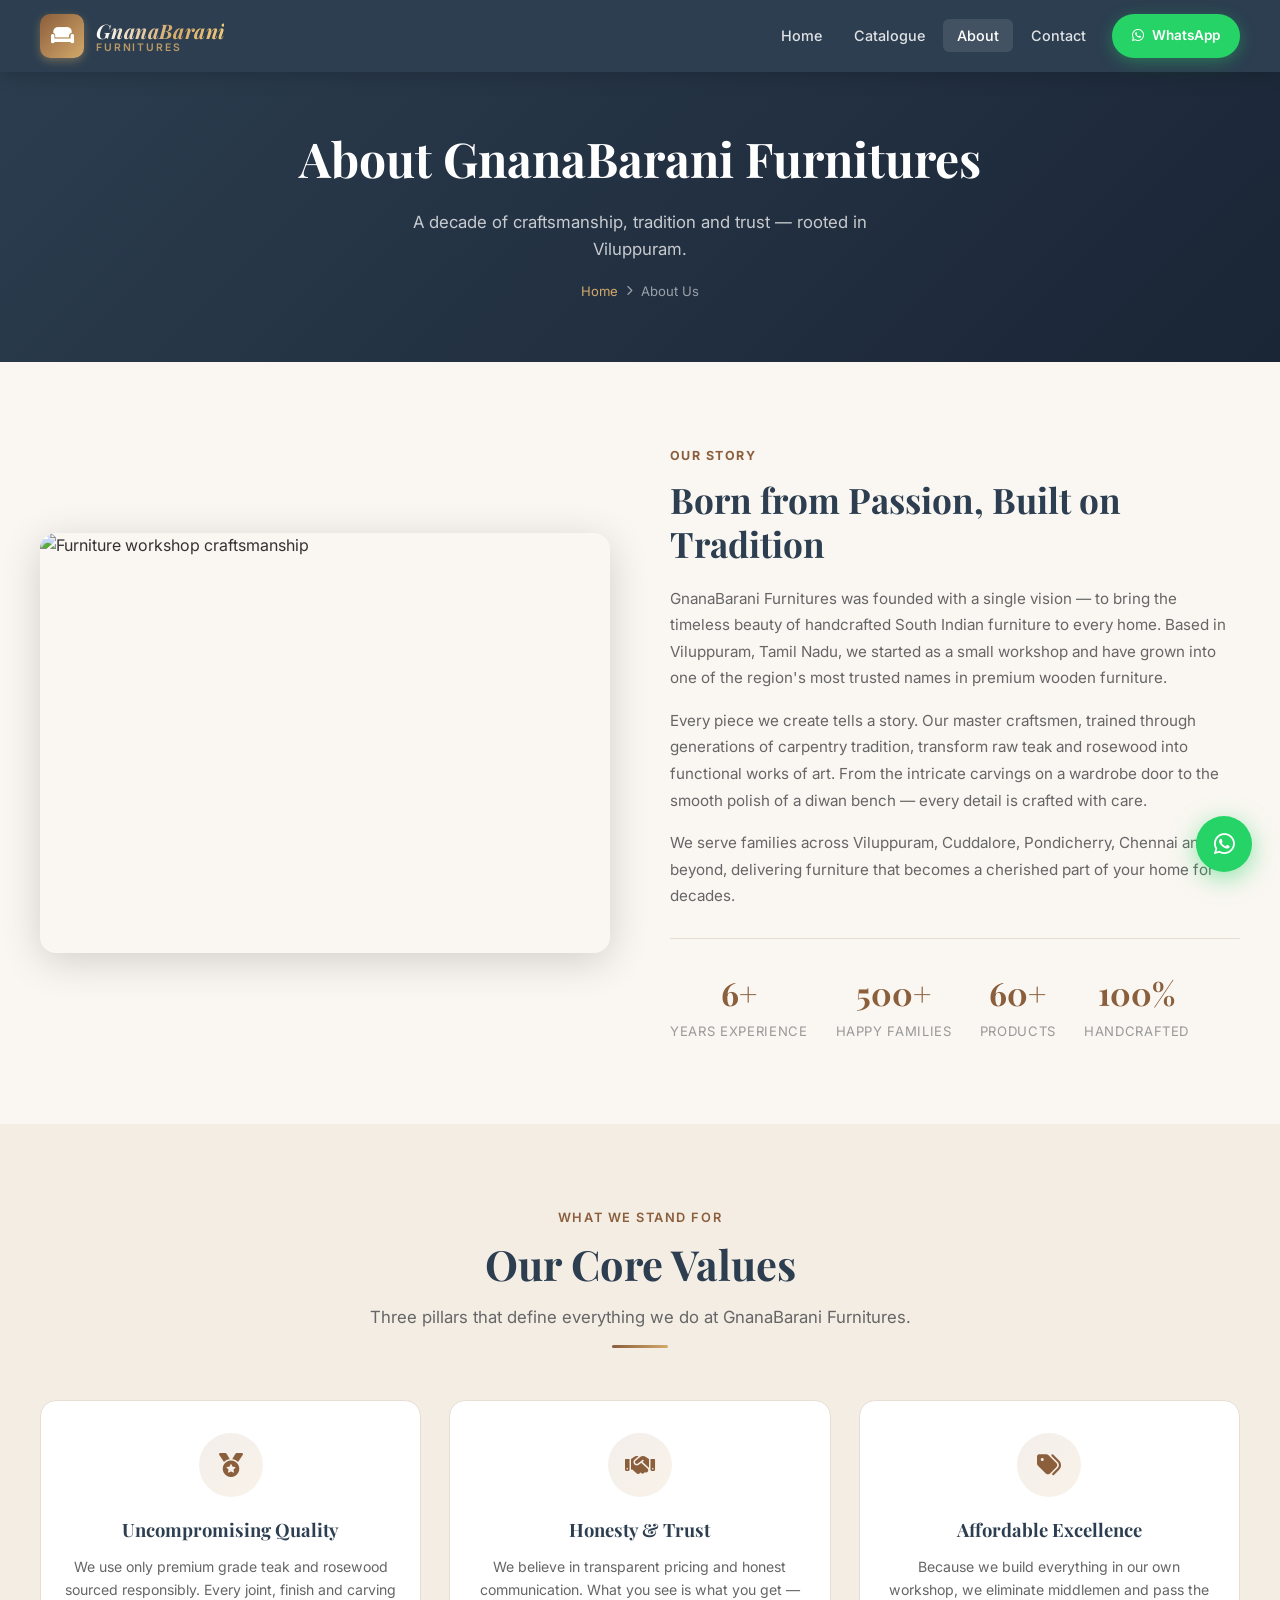
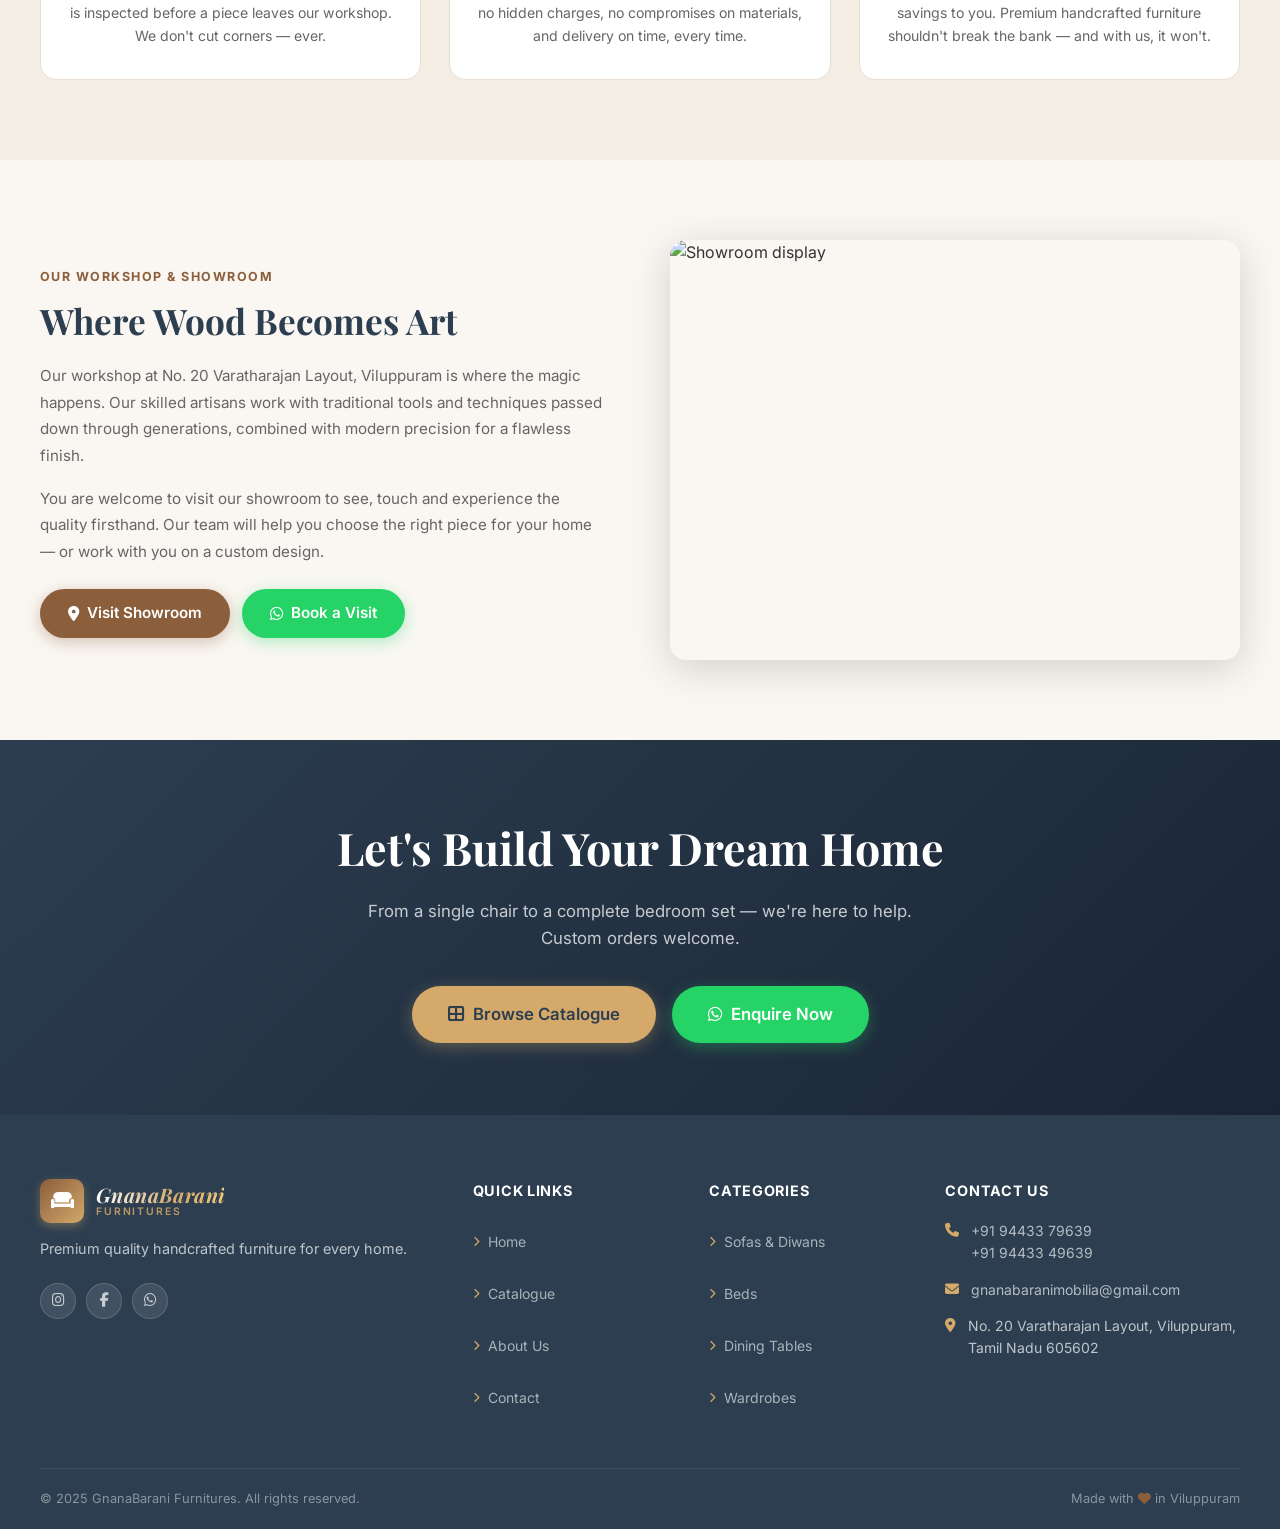
==== commit d76e43d0: "Fix overlay blocking all page taps on mobile - Revert overlay to display:none (not pointer-events) s" ====
--- a/about.html
+++ b/about.html
@@ -9,7 +9,7 @@
   <link rel="preconnect" href="https://fonts.gstatic.com" crossorigin>
   <link href="https://fonts.googleapis.com/css2?family=Playfair+Display:wght@400;600;700&family=Inter:wght@400;500;600;700&display=swap" rel="stylesheet">
   <link rel="stylesheet" href="https://cdnjs.cloudflare.com/ajax/libs/font-awesome/6.5.0/css/all.min.css">
-  <link rel="stylesheet" href="css/style.css">
+  <link rel="stylesheet" href="css/style.css?v=2">
 </head>
 <body>
 
--- a/css/style.css
+++ b/css/style.css
@@ -37,9 +37,20 @@
   -webkit-font-smoothing: antialiased;
 }
 img { max-width: 100%; display: block; }
-a  { color: inherit; text-decoration: none; }
+a  { color: inherit; text-decoration: none; touch-action: manipulation; }
 ul { list-style: none; }
-button { cursor: pointer; font-family: inherit; border: none; background: none; }
+button { cursor: pointer; font-family: inherit; border: none; background: none; touch-action: manipulation; }
+
+/* Remove 300ms tap delay on all interactive elements */
+a, button, input, select, textarea, label, [role="button"] {
+  touch-action: manipulation;
+}
+/* Ensure tap targets are at least 44px (Apple/Google guideline) */
+.btn, .nav__link, .nav__mobile-link, .category-card, .footer__link,
+.tab-btn, .filter-option, .gallery-thumb, .sort-select, .sidebar-clear {
+  min-height: 44px;
+}
+.category-card, .gallery-thumb, .filter-option { cursor: pointer; }
 
 /* ── 3. Utility ───────────────────────────────────────────── */
 .container { width: 100%; max-width: 1240px; margin: 0 auto; padding: 0 20px; }
@@ -94,7 +105,8 @@
   background: var(--primary); color: var(--white);
   box-shadow: 0 4px 16px rgba(139,94,60,.35);
 }
-.btn--primary:hover { background: var(--primary-dark); transform: translateY(-2px); box-shadow: 0 6px 20px rgba(139,94,60,.45); }
+/* hover only on pointer devices — prevents double-tap on mobile */
+.btn--primary:hover { background: var(--primary-dark); }
 .btn--outline {
   border: 2px solid var(--primary); color: var(--primary);
 }
@@ -202,9 +214,13 @@
   position: fixed; inset: 0;
   background: rgba(0,0,0,.5);
   z-index: 998;
-  opacity: 0; transition: opacity .35s;
-}
-.nav__mobile-overlay.open { opacity: 1; }
+  opacity: 0;
+  transition: opacity .35s;
+}
+.nav__mobile-overlay.open {
+  display: block;
+  opacity: 1;
+}
 .nav__mobile-links { display: flex; flex-direction: column; gap: 4px; }
 .nav__mobile-link {
   display: block; padding: 12px 16px;
@@ -807,7 +823,7 @@
   .nav__links { display: none; }
   .nav__hamburger { display: flex; }
   .nav__mobile { display: block; }
-  .nav__mobile-overlay { display: block; }
+  /* overlay display controlled by .open class only */
   .categories-grid { grid-template-columns: repeat(3, 1fr); gap: 12px; }
   .products-grid { grid-template-columns: repeat(2, 1fr); gap: 16px; }
   .catalogue-grid { grid-template-columns: repeat(2, 1fr); gap: 16px; }
@@ -823,3 +839,38 @@
   .category-card { padding: 18px 12px; }
   .cta-banner__actions { flex-direction: column; align-items: center; }
 }
+
+/* ── 19. Touch Device Fixes ───────────────────────────────── */
+/* Only apply hover/transform effects on real pointer devices.
+   On mobile, :hover gets "stuck" on first tap and blocks the second tap click. */
+@media (hover: hover) and (pointer: fine) {
+  .btn--primary:hover  { transform: translateY(-2px); box-shadow: 0 6px 20px rgba(139,94,60,.45); }
+  .btn--secondary:hover{ transform: translateY(-2px); }
+  .btn--whatsapp:hover { transform: translateY(-2px); }
+  .btn--outline:hover  { background: var(--primary); color: var(--white); }
+  .nav__link:hover, .nav__link.active { background: rgba(255,255,255,.1); }
+  .nav__hamburger:hover { background: rgba(255,255,255,.1); }
+  .nav__mobile-link:hover { background: rgba(255,255,255,.1); }
+  .category-card:hover { transform: translateY(-4px); box-shadow: var(--shadow-md); border-color: var(--primary); }
+  .category-card:hover .category-card__icon { background: linear-gradient(135deg, var(--primary), var(--secondary)); color: var(--white); }
+  .product-card:hover  { transform: translateY(-5px); box-shadow: var(--shadow-lg); border-color: transparent; }
+  .product-card:hover .product-card__img img { transform: scale(1.06); }
+  .trust-card:hover    { box-shadow: var(--shadow-md); transform: translateY(-3px); }
+  .value-card:hover    { box-shadow: var(--shadow-md); transform: translateY(-4px); border-color: var(--primary); }
+  .contact-card:hover  { box-shadow: var(--shadow-md); border-color: var(--primary); }
+  .social-icon:hover   { background: var(--primary); color: var(--white); border-color: var(--primary); }
+  .footer__link:hover  { color: var(--white); padding-left: 4px; }
+  .gallery-thumb:hover { border-color: var(--primary); }
+  .whatsapp-float:hover{ background: #1da851; transform: scale(1.12); animation: none; }
+  .sidebar-clear:hover { text-decoration: underline; }
+}
+
+/* Active state feedback for touch (replaces hover visual) */
+@media (hover: none) {
+  .btn:active          { opacity: .8; transform: scale(.97); }
+  .category-card:active{ opacity: .85; }
+  .product-card:active { opacity: .9; }
+  .nav__mobile-link:active { background: rgba(255,255,255,.15); }
+  .gallery-thumb:active{ border-color: var(--primary); }
+  .social-icon:active  { background: var(--primary); color: var(--white); }
+}
